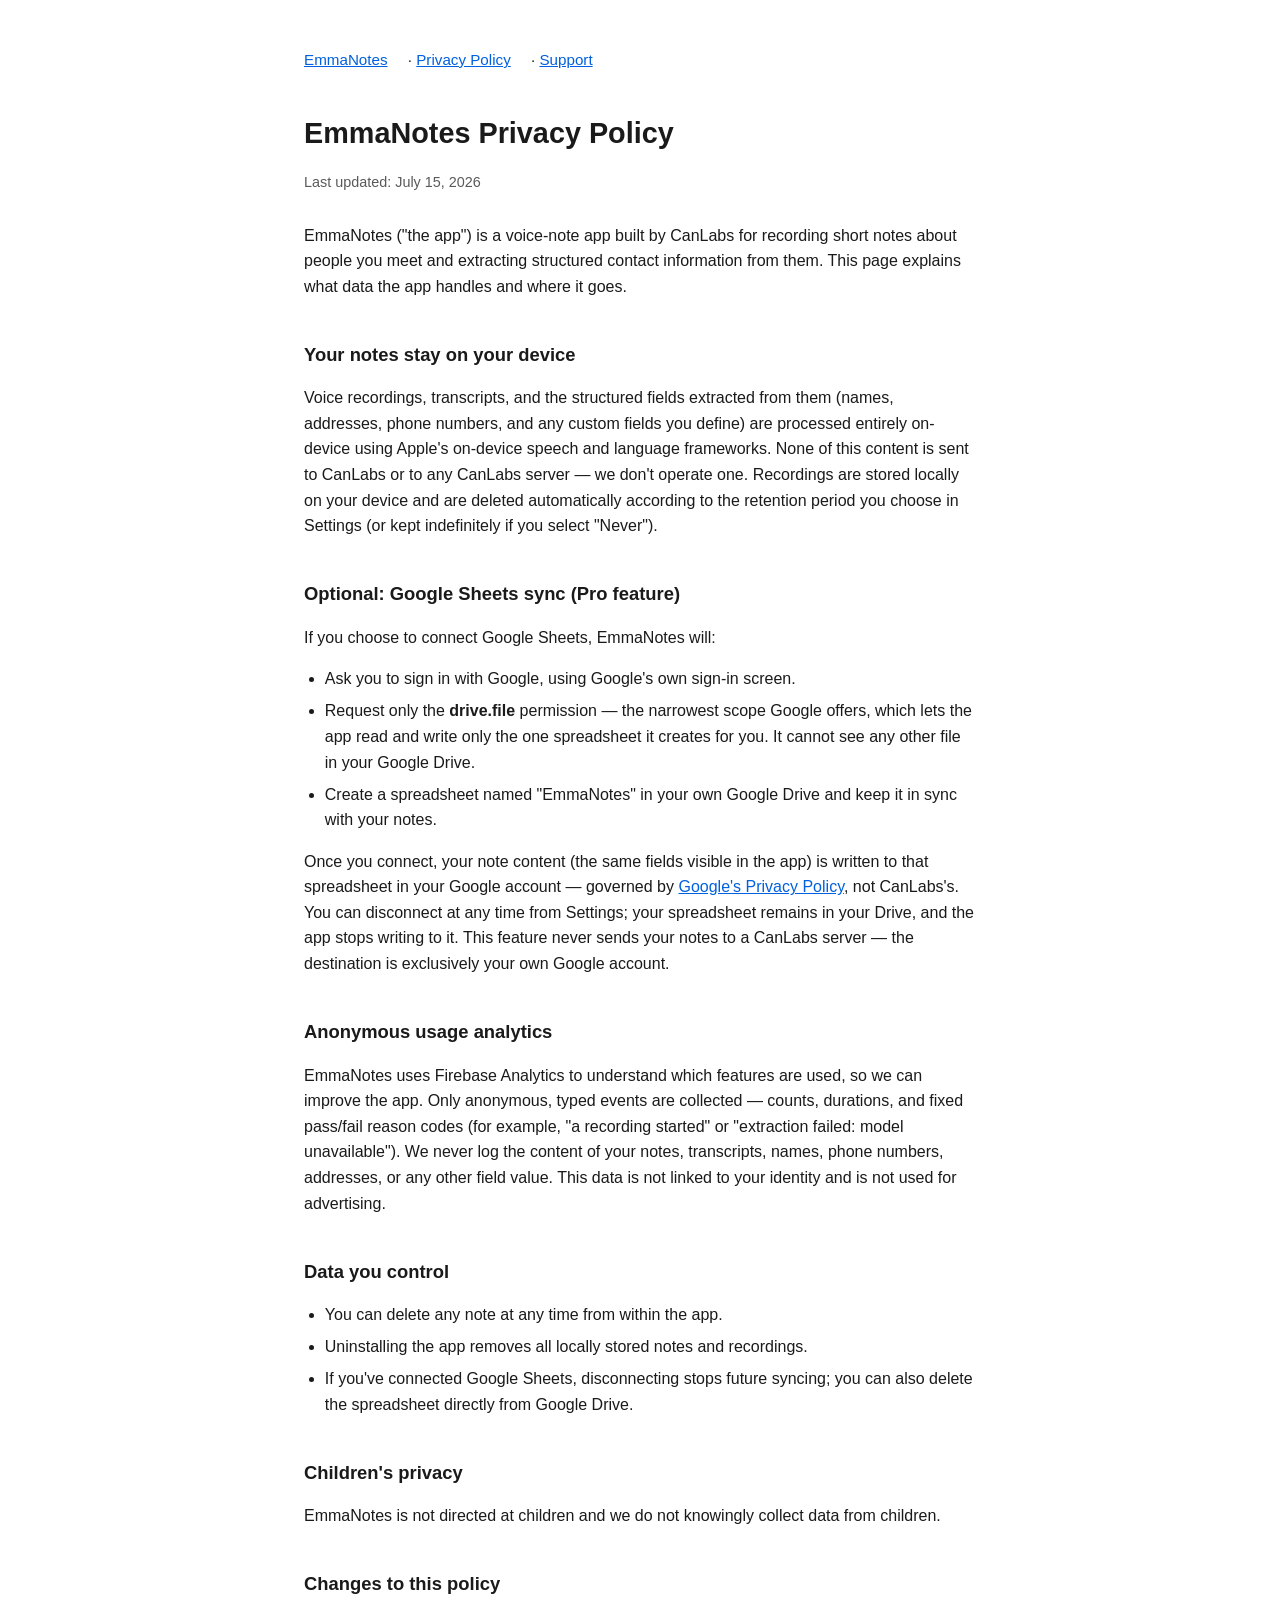
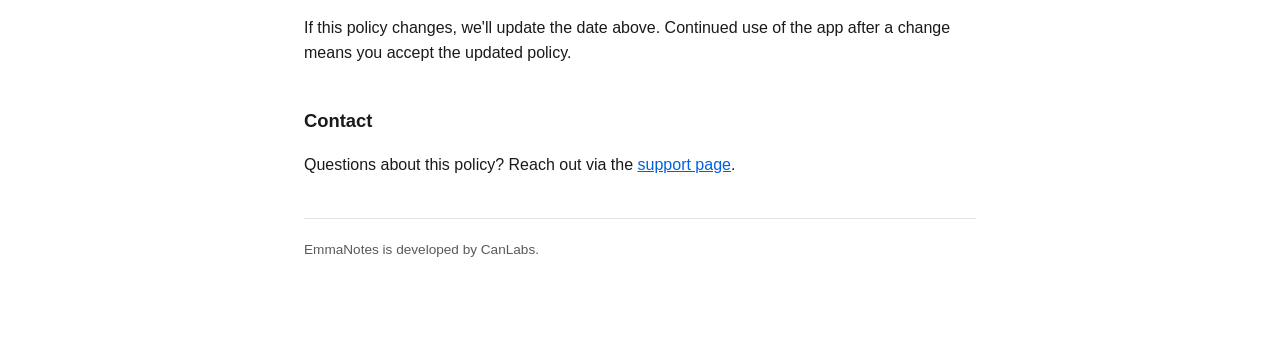
==== privacy.html @ cced8e54 "Add EmmaNotes privacy policy and support pages" ====
<!doctype html>
<html lang="en">
<head>
<meta charset="utf-8">
<meta name="viewport" content="width=device-width, initial-scale=1">
<title>EmmaNotes Privacy Policy</title>
<link rel="stylesheet" href="style.css">
</head>
<body>
<main>
<nav><a href="index.html">EmmaNotes</a> · <a href="privacy.html">Privacy Policy</a> · <a href="support.html">Support</a></nav>

<h1>EmmaNotes Privacy Policy</h1>
<p class="updated">Last updated: July 15, 2026</p>

<p>EmmaNotes ("the app") is a voice-note app built by CanLabs for recording
short notes about people you meet and extracting structured contact
information from them. This page explains what data the app handles and
where it goes.</p>

<h2>Your notes stay on your device</h2>
<p>Voice recordings, transcripts, and the structured fields extracted from
them (names, addresses, phone numbers, and any custom fields you define)
are processed entirely on-device using Apple's on-device speech and
language frameworks. None of this content is sent to CanLabs or to any
CanLabs server — we don't operate one. Recordings are stored locally on
your device and are deleted automatically according to the retention
period you choose in Settings (or kept indefinitely if you select
"Never").</p>

<h2>Optional: Google Sheets sync (Pro feature)</h2>
<p>If you choose to connect Google Sheets, EmmaNotes will:</p>
<ul>
  <li>Ask you to sign in with Google, using Google's own sign-in screen.</li>
  <li>Request only the <strong>drive.file</strong> permission — the
      narrowest scope Google offers, which lets the app read and write
      only the one spreadsheet it creates for you. It cannot see any other
      file in your Google Drive.</li>
  <li>Create a spreadsheet named "EmmaNotes" in your own Google Drive and
      keep it in sync with your notes.</li>
</ul>
<p>Once you connect, your note content (the same fields visible in the
app) is written to that spreadsheet in your Google account — governed
by <a href="https://policies.google.com/privacy" target="_blank" rel="noopener">Google's Privacy Policy</a>,
not CanLabs's. You can disconnect at any time from Settings; your
spreadsheet remains in your Drive, and the app stops writing to it.
This feature never sends your notes to a CanLabs server — the destination
is exclusively your own Google account.</p>

<h2>Anonymous usage analytics</h2>
<p>EmmaNotes uses Firebase Analytics to understand which features are
used, so we can improve the app. Only anonymous, typed events are
collected — counts, durations, and fixed pass/fail reason codes (for
example, "a recording started" or "extraction failed: model
unavailable"). We never log the content of your notes, transcripts,
names, phone numbers, addresses, or any other field value. This data is
not linked to your identity and is not used for advertising.</p>

<h2>Data you control</h2>
<ul>
  <li>You can delete any note at any time from within the app.</li>
  <li>Uninstalling the app removes all locally stored notes and
      recordings.</li>
  <li>If you've connected Google Sheets, disconnecting stops future
      syncing; you can also delete the spreadsheet directly from Google
      Drive.</li>
</ul>

<h2>Children's privacy</h2>
<p>EmmaNotes is not directed at children and we do not knowingly collect
data from children.</p>

<h2>Changes to this policy</h2>
<p>If this policy changes, we'll update the date above. Continued use of
the app after a change means you accept the updated policy.</p>

<h2>Contact</h2>
<p>Questions about this policy? Reach out via the
<a href="support.html">support page</a>.</p>

<footer>EmmaNotes is developed by CanLabs.</footer>
</main>
</body>
</html>
---- style.css ----
:root {
  color-scheme: light dark;
  --fg: #1a1a1a;
  --bg: #ffffff;
  --muted: #5a5a5a;
  --accent: #0060df;
  --border: #e2e2e2;
}
@media (prefers-color-scheme: dark) {
  :root {
    --fg: #f0f0f0;
    --bg: #121212;
    --muted: #a8a8a8;
    --accent: #6ea8ff;
    --border: #2c2c2c;
  }
}
* { box-sizing: border-box; }
body {
  margin: 0;
  font-family: -apple-system, BlinkMacSystemFont, "Segoe UI", Roboto, sans-serif;
  color: var(--fg);
  background: var(--bg);
  line-height: 1.6;
}
main {
  max-width: 720px;
  margin: 0 auto;
  padding: 48px 24px 96px;
}
h1 { font-size: 1.8rem; margin-bottom: 4px; }
h2 { font-size: 1.15rem; margin-top: 2.2em; }
.updated { color: var(--muted); font-size: 0.9rem; margin-bottom: 2em; }
a { color: var(--accent); }
nav { margin-bottom: 2.5em; font-size: 0.95rem; }
nav a { margin-right: 16px; }
footer { margin-top: 3em; padding-top: 1.5em; border-top: 1px solid var(--border); color: var(--muted); font-size: 0.85rem; }
ul { padding-left: 1.3em; }
li { margin-bottom: 0.4em; }
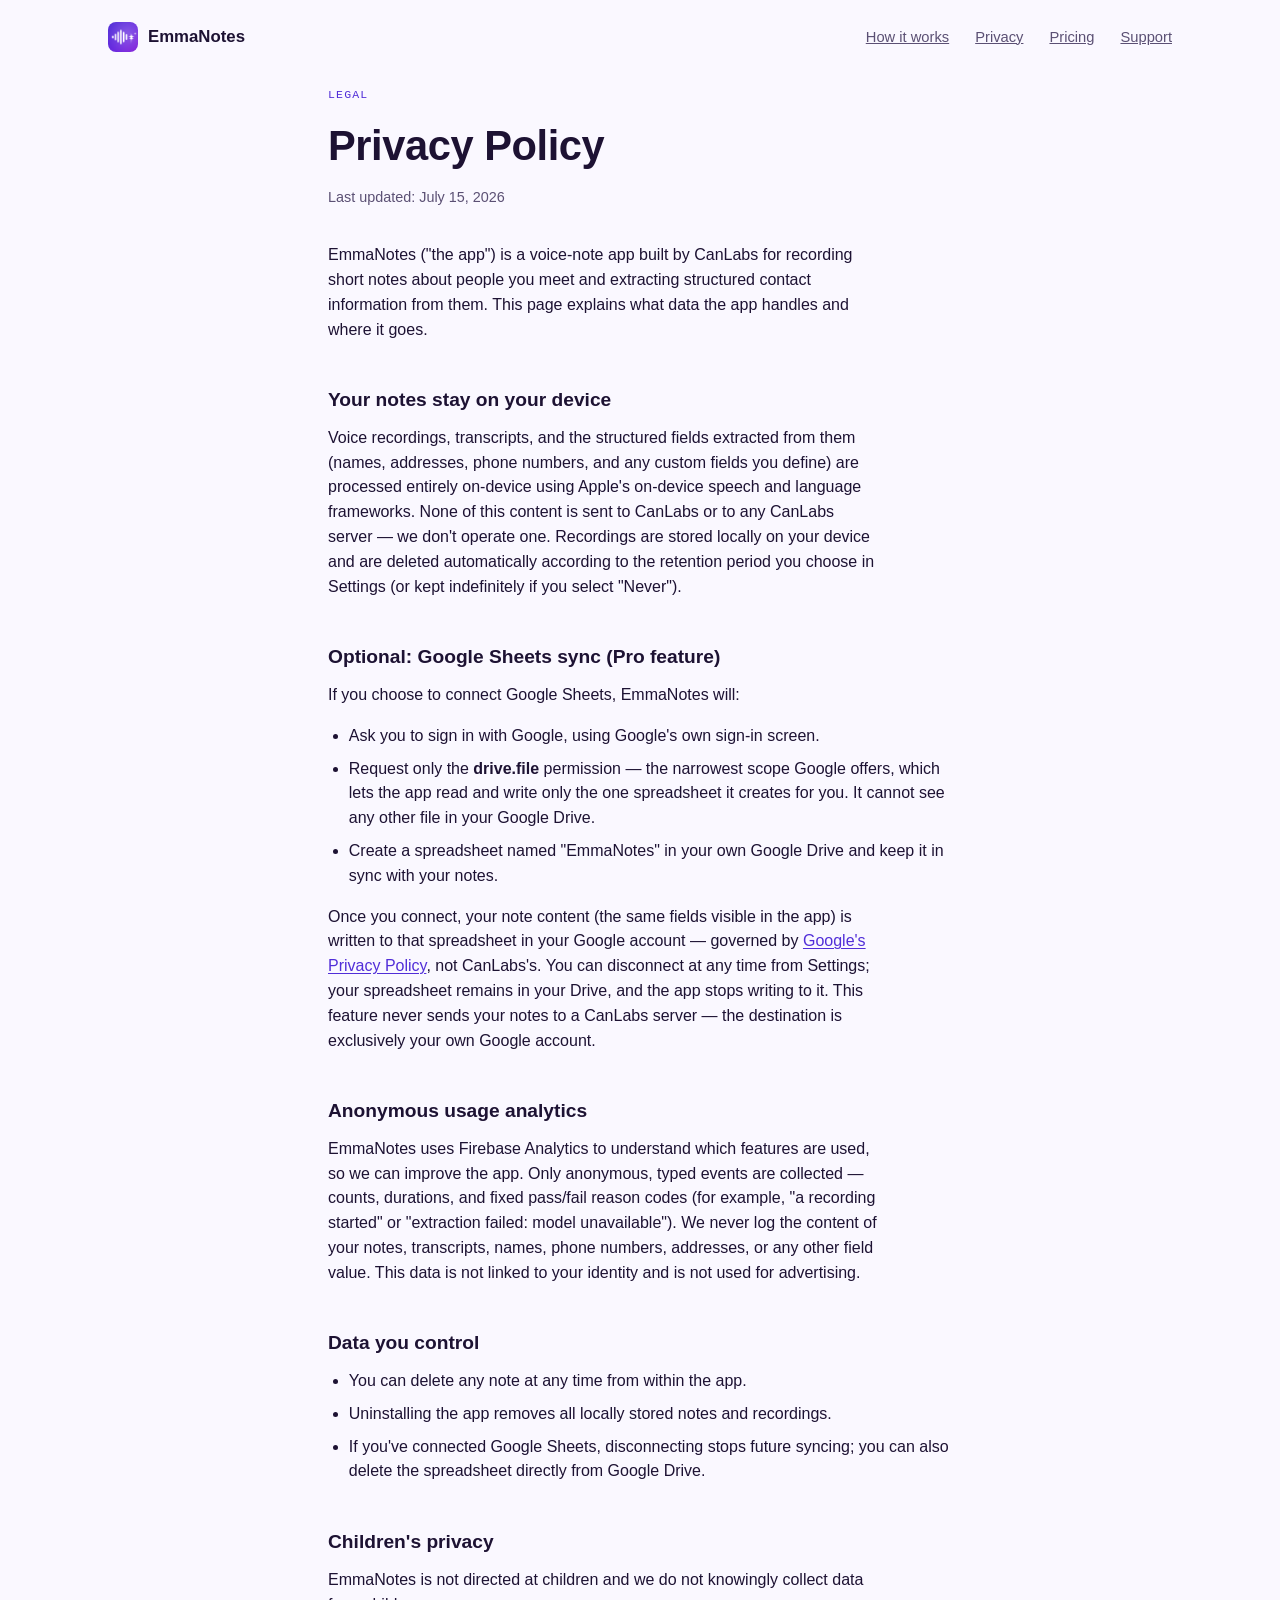
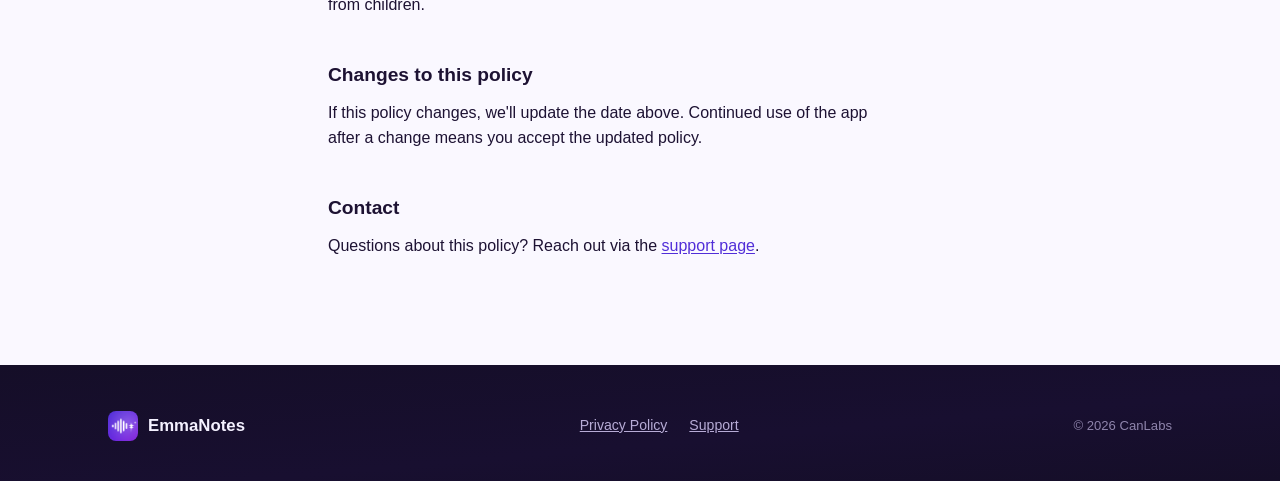
==== commit 86365167: "Unify Privacy Policy and Support pages with the new site design privacy.html and support.html still " ====
--- a/privacy.html
+++ b/privacy.html
@@ -4,81 +4,103 @@
 <meta charset="utf-8">
 <meta name="viewport" content="width=device-width, initial-scale=1">
 <title>EmmaNotes Privacy Policy</title>
-<link rel="stylesheet" href="style.css">
+<meta name="description" content="How EmmaNotes handles your data: on-device by default, optional Google Sheets sync, content-free analytics.">
+<link rel="icon" href="assets/icon.png">
+<link rel="stylesheet" href="site.css">
 </head>
 <body>
-<main>
-<nav><a href="index.html">EmmaNotes</a> · <a href="privacy.html">Privacy Policy</a> · <a href="support.html">Support</a></nav>
 
-<h1>EmmaNotes Privacy Policy</h1>
-<p class="updated">Last updated: July 15, 2026</p>
+<nav class="top">
+  <div class="brand"><img src="assets/icon.png" alt=""> EmmaNotes</div>
+  <div class="links">
+    <a href="index.html#how">How it works</a>
+    <a href="index.html#privacy">Privacy</a>
+    <a href="index.html#pricing">Pricing</a>
+    <a href="support.html">Support</a>
+  </div>
+</nav>
 
-<p>EmmaNotes ("the app") is a voice-note app built by CanLabs for recording
-short notes about people you meet and extracting structured contact
-information from them. This page explains what data the app handles and
-where it goes.</p>
+<main class="doc">
+  <span class="eyebrow mono">Legal</span>
+  <h1 class="display">Privacy Policy</h1>
+  <p class="updated">Last updated: July 15, 2026</p>
 
-<h2>Your notes stay on your device</h2>
-<p>Voice recordings, transcripts, and the structured fields extracted from
-them (names, addresses, phone numbers, and any custom fields you define)
-are processed entirely on-device using Apple's on-device speech and
-language frameworks. None of this content is sent to CanLabs or to any
-CanLabs server — we don't operate one. Recordings are stored locally on
-your device and are deleted automatically according to the retention
-period you choose in Settings (or kept indefinitely if you select
-"Never").</p>
+  <p>EmmaNotes ("the app") is a voice-note app built by CanLabs for recording
+  short notes about people you meet and extracting structured contact
+  information from them. This page explains what data the app handles and
+  where it goes.</p>
 
-<h2>Optional: Google Sheets sync (Pro feature)</h2>
-<p>If you choose to connect Google Sheets, EmmaNotes will:</p>
-<ul>
-  <li>Ask you to sign in with Google, using Google's own sign-in screen.</li>
-  <li>Request only the <strong>drive.file</strong> permission — the
-      narrowest scope Google offers, which lets the app read and write
-      only the one spreadsheet it creates for you. It cannot see any other
-      file in your Google Drive.</li>
-  <li>Create a spreadsheet named "EmmaNotes" in your own Google Drive and
-      keep it in sync with your notes.</li>
-</ul>
-<p>Once you connect, your note content (the same fields visible in the
-app) is written to that spreadsheet in your Google account — governed
-by <a href="https://policies.google.com/privacy" target="_blank" rel="noopener">Google's Privacy Policy</a>,
-not CanLabs's. You can disconnect at any time from Settings; your
-spreadsheet remains in your Drive, and the app stops writing to it.
-This feature never sends your notes to a CanLabs server — the destination
-is exclusively your own Google account.</p>
+  <h2>Your notes stay on your device</h2>
+  <p>Voice recordings, transcripts, and the structured fields extracted from
+  them (names, addresses, phone numbers, and any custom fields you define)
+  are processed entirely on-device using Apple's on-device speech and
+  language frameworks. None of this content is sent to CanLabs or to any
+  CanLabs server — we don't operate one. Recordings are stored locally on
+  your device and are deleted automatically according to the retention
+  period you choose in Settings (or kept indefinitely if you select
+  "Never").</p>
 
-<h2>Anonymous usage analytics</h2>
-<p>EmmaNotes uses Firebase Analytics to understand which features are
-used, so we can improve the app. Only anonymous, typed events are
-collected — counts, durations, and fixed pass/fail reason codes (for
-example, "a recording started" or "extraction failed: model
-unavailable"). We never log the content of your notes, transcripts,
-names, phone numbers, addresses, or any other field value. This data is
-not linked to your identity and is not used for advertising.</p>
+  <h2>Optional: Google Sheets sync (Pro feature)</h2>
+  <p>If you choose to connect Google Sheets, EmmaNotes will:</p>
+  <ul>
+    <li>Ask you to sign in with Google, using Google's own sign-in screen.</li>
+    <li>Request only the <strong>drive.file</strong> permission — the
+        narrowest scope Google offers, which lets the app read and write
+        only the one spreadsheet it creates for you. It cannot see any other
+        file in your Google Drive.</li>
+    <li>Create a spreadsheet named "EmmaNotes" in your own Google Drive and
+        keep it in sync with your notes.</li>
+  </ul>
+  <p>Once you connect, your note content (the same fields visible in the
+  app) is written to that spreadsheet in your Google account — governed
+  by <a href="https://policies.google.com/privacy" target="_blank" rel="noopener">Google's Privacy Policy</a>,
+  not CanLabs's. You can disconnect at any time from Settings; your
+  spreadsheet remains in your Drive, and the app stops writing to it.
+  This feature never sends your notes to a CanLabs server — the destination
+  is exclusively your own Google account.</p>
 
-<h2>Data you control</h2>
-<ul>
-  <li>You can delete any note at any time from within the app.</li>
-  <li>Uninstalling the app removes all locally stored notes and
-      recordings.</li>
-  <li>If you've connected Google Sheets, disconnecting stops future
-      syncing; you can also delete the spreadsheet directly from Google
-      Drive.</li>
-</ul>
+  <h2>Anonymous usage analytics</h2>
+  <p>EmmaNotes uses Firebase Analytics to understand which features are
+  used, so we can improve the app. Only anonymous, typed events are
+  collected — counts, durations, and fixed pass/fail reason codes (for
+  example, "a recording started" or "extraction failed: model
+  unavailable"). We never log the content of your notes, transcripts,
+  names, phone numbers, addresses, or any other field value. This data is
+  not linked to your identity and is not used for advertising.</p>
 
-<h2>Children's privacy</h2>
-<p>EmmaNotes is not directed at children and we do not knowingly collect
-data from children.</p>
+  <h2>Data you control</h2>
+  <ul>
+    <li>You can delete any note at any time from within the app.</li>
+    <li>Uninstalling the app removes all locally stored notes and
+        recordings.</li>
+    <li>If you've connected Google Sheets, disconnecting stops future
+        syncing; you can also delete the spreadsheet directly from Google
+        Drive.</li>
+  </ul>
 
-<h2>Changes to this policy</h2>
-<p>If this policy changes, we'll update the date above. Continued use of
-the app after a change means you accept the updated policy.</p>
+  <h2>Children's privacy</h2>
+  <p>EmmaNotes is not directed at children and we do not knowingly collect
+  data from children.</p>
 
-<h2>Contact</h2>
-<p>Questions about this policy? Reach out via the
-<a href="support.html">support page</a>.</p>
+  <h2>Changes to this policy</h2>
+  <p>If this policy changes, we'll update the date above. Continued use of
+  the app after a change means you accept the updated policy.</p>
 
-<footer>EmmaNotes is developed by CanLabs.</footer>
+  <h2>Contact</h2>
+  <p>Questions about this policy? Reach out via the
+  <a href="support.html">support page</a>.</p>
 </main>
+
+<footer class="band-ink">
+  <div class="wrap foot-row">
+    <div class="brand"><img src="assets/icon.png" alt=""> EmmaNotes</div>
+    <div class="foot-links">
+      <a href="privacy.html">Privacy Policy</a>
+      <a href="support.html">Support</a>
+    </div>
+    <div class="foot-copy">© 2026 CanLabs</div>
+  </div>
+</footer>
+
 </body>
 </html>
--- a/site.css
+++ b/site.css
@@ -0,0 +1,104 @@
+/* Shared across every page: tokens, nav, footer, wave-divider, base type.
+   Page-specific layout (landing sections, doc content) lives inline per page. */
+
+:root {
+  --ink: #150E28;
+  --ink-raised: #1E1438;
+  --ink-line: #362A5C;
+  --paper: #FAF8FF;
+  --paper-raised: #F1ECFF;
+  --paper-line: #DCD2F5;
+  --violet-deep: #512ED8;
+  --violet-bright: #8B2FE0;
+  --violet-glow: #B79CFF;
+  --text-on-paper: #1D1233;
+  --text-on-paper-dim: #5B5074;
+  --text-on-ink: #F4F1FF;
+  --text-on-ink-dim: #B7ACD6;
+  --shadow-color: 262deg 60% 20%;
+}
+:root[data-theme="dark"] { color-scheme: dark; }
+:root[data-theme="light"] { color-scheme: light; }
+@media (prefers-color-scheme: dark) {
+  :root:not([data-theme="light"]) { color-scheme: dark; }
+}
+
+* { box-sizing: border-box; margin: 0; padding: 0; }
+html { scroll-behavior: smooth; }
+body {
+  background: var(--paper);
+  color: var(--text-on-paper);
+  font-family: -apple-system, BlinkMacSystemFont, "Segoe UI", Roboto, Helvetica, Arial, sans-serif;
+  line-height: 1.55;
+  -webkit-font-smoothing: antialiased;
+  overflow-x: hidden;
+}
+.display {
+  font-family: ui-rounded, -apple-system, BlinkMacSystemFont, "SF Pro Rounded", "Helvetica Neue", sans-serif;
+  font-weight: 800;
+  letter-spacing: -0.01em;
+  text-wrap: balance;
+}
+.mono { font-family: ui-monospace, "SF Mono", "Cascadia Code", Menlo, monospace; }
+a { color: inherit; }
+img { max-width: 100%; display: block; }
+.wrap { max-width: 1120px; margin: 0 auto; padding: 0 28px; }
+section { position: relative; }
+
+/* ---------- waveform divider ---------- */
+.wave-divider { display: flex; align-items: center; justify-content: center; gap: 5px; height: 34px; }
+.wave-divider span {
+  width: 3px; border-radius: 3px;
+  background: var(--divider-color, var(--paper-line));
+  animation: wave-pulse 2.6s ease-in-out infinite;
+}
+@media (prefers-reduced-motion: reduce) { .wave-divider span { animation: none; } }
+.wave-divider span:nth-child(1) { height: 8px;  animation-delay: -1.9s; }
+.wave-divider span:nth-child(2) { height: 16px; animation-delay: -1.5s; }
+.wave-divider span:nth-child(3) { height: 24px; animation-delay: -1.1s; }
+.wave-divider span:nth-child(4) { height: 14px; animation-delay: -0.7s; }
+.wave-divider span:nth-child(5) { height: 20px; animation-delay: -0.3s; }
+.wave-divider span:nth-child(6) { height: 10px; animation-delay: 0s; }
+@keyframes wave-pulse { 0%,100% { transform: scaleY(0.55); opacity: .55; } 50% { transform: scaleY(1); opacity: 1; } }
+.band-ink .wave-divider { --divider-color: var(--ink-line); }
+
+/* ---------- nav ---------- */
+nav.top {
+  display: flex; align-items: center; justify-content: space-between;
+  padding: 22px 28px; max-width: 1120px; margin: 0 auto;
+}
+.brand { display: flex; align-items: center; gap: 10px; font-weight: 800; font-size: 1.05rem; }
+.brand img { width: 30px; height: 30px; border-radius: 8px; }
+nav.top .links { display: flex; gap: 26px; font-size: 0.92rem; color: var(--text-on-paper-dim); }
+nav.top .links a:hover { color: var(--violet-deep); }
+
+.band-ink { background: linear-gradient(175deg, var(--ink) 0%, #180F30 60%, var(--ink) 100%); color: var(--text-on-ink); }
+.band-paper { background: var(--paper); }
+
+/* ---------- footer ---------- */
+footer.band-ink { padding: 46px 0 40px; }
+.foot-row { display: flex; align-items: center; justify-content: space-between; flex-wrap: wrap; gap: 18px; }
+.foot-links { display: flex; gap: 22px; font-size: 0.88rem; color: var(--text-on-ink-dim); }
+.foot-links a:hover { color: var(--text-on-ink); }
+.foot-copy { font-size: 0.82rem; color: var(--text-on-ink-dim); opacity: 0.75; }
+
+:focus-visible { outline: 2px solid var(--violet-glow); outline-offset: 3px; }
+
+/* ---------- doc content (privacy / support) ---------- */
+.doc { max-width: 680px; margin: 0 auto; padding: 12px 28px 90px; }
+.doc .eyebrow {
+  display: block; font-size: 0.72rem; letter-spacing: 0.1em; text-transform: uppercase;
+  color: var(--violet-deep); margin-bottom: 10px;
+}
+.doc h1 { font-size: clamp(2rem, 4.2vw, 2.6rem); margin-bottom: 8px; }
+.doc .updated { color: var(--text-on-paper-dim); font-size: 0.9rem; margin-bottom: 2.4em; }
+.doc h2 { font-size: 1.2rem; margin-top: 2.2em; margin-bottom: 0.6em; }
+.doc p { margin-bottom: 1em; max-width: 62ch; color: var(--text-on-paper); }
+.doc p.dim { color: var(--text-on-paper-dim); }
+.doc ul { padding-left: 1.3em; margin-bottom: 1em; }
+.doc li { margin-bottom: 0.5em; }
+.doc a { color: var(--violet-deep); text-decoration: underline; text-underline-offset: 2px; }
+.doc a:hover { color: var(--violet-bright); }
+.doc strong { font-weight: 650; }
+.faq-item { margin-top: 1.8em; }
+.faq-item h2 { font-size: 1.02rem; }
